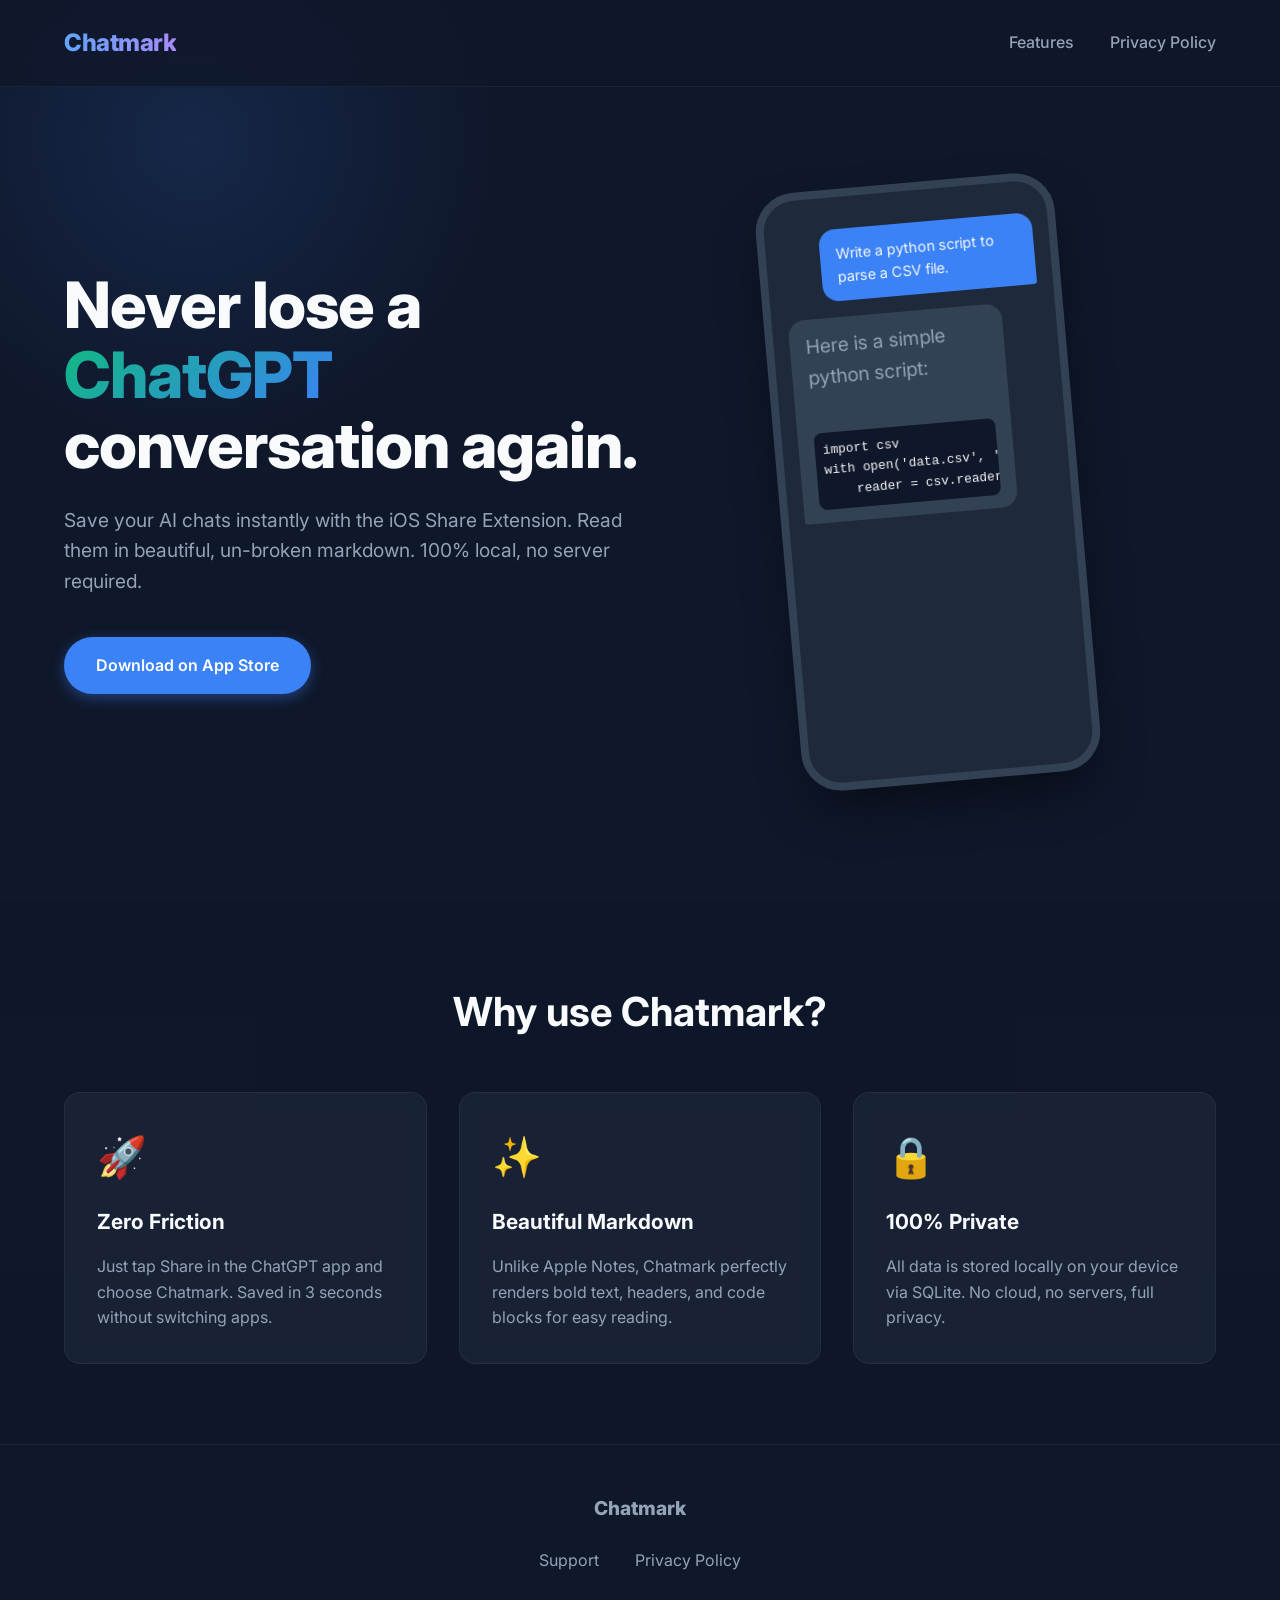
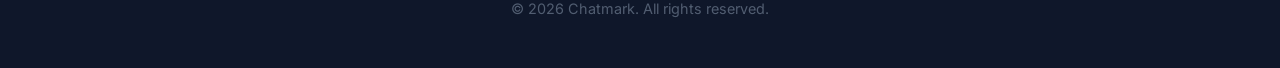
==== index.html @ bc75a1f5 "init" ====
<!DOCTYPE html>
<html lang="en">
<head>
    <meta charset="UTF-8">
    <meta name="viewport" content="width=device-width, initial-scale=1.0">
    <meta name="description" content="Chatmark - The best way to save and read your ChatGPT conversations on mobile.">
    <title>Chatmark | Save ChatGPT Conversations Instantly</title>
    <link rel="stylesheet" href="style.css">
    <link rel="preconnect" href="https://fonts.googleapis.com">
    <link rel="preconnect" href="https://fonts.gstatic.com" crossorigin>
    <link href="https://fonts.googleapis.com/css2?family=Inter:wght@400;500;600;700;800&display=swap" rel="stylesheet">
</head>
<body>
    <nav class="navbar">
        <div class="logo">Chatmark</div>
        <div class="nav-links">
            <a href="#features">Features</a>
            <a href="privacy.html">Privacy Policy</a>
        </div>
    </nav>

    <main>
        <section class="hero">
            <div class="hero-content">
                <h1>Never lose a <span class="highlight">ChatGPT</span> conversation again.</h1>
                <p>Save your AI chats instantly with the iOS Share Extension. Read them in beautiful, un-broken markdown. 100% local, no server required.</p>
                <div class="cta-group">
                    <a href="#" class="btn btn-primary">Download on App Store</a>
                </div>
            </div>
            <div class="hero-visual">
                <div class="phone-mockup">
                    <div class="screen">
                        <div class="chat-bubble user">Write a python script to parse a CSV file.</div>
                        <div class="chat-bubble ai">
                            <p>Here is a simple python script:</p>
                            <pre><code>import csv
with open('data.csv', 'r') as f:
    reader = csv.reader(f)</code></pre>
                        </div>
                        <div class="save-toast">✨ Saved to Chatmark</div>
                    </div>
                </div>
            </div>
        </section>

        <section id="features" class="features">
            <h2>Why use Chatmark?</h2>
            <div class="feature-grid">
                <div class="feature-card">
                    <div class="icon">🚀</div>
                    <h3>Zero Friction</h3>
                    <p>Just tap Share in the ChatGPT app and choose Chatmark. Saved in 3 seconds without switching apps.</p>
                </div>
                <div class="feature-card">
                    <div class="icon">✨</div>
                    <h3>Beautiful Markdown</h3>
                    <p>Unlike Apple Notes, Chatmark perfectly renders bold text, headers, and code blocks for easy reading.</p>
                </div>
                <div class="feature-card">
                    <div class="icon">🔒</div>
                    <h3>100% Private</h3>
                    <p>All data is stored locally on your device via SQLite. No cloud, no servers, full privacy.</p>
                </div>
            </div>
        </section>
    </main>

    <footer>
        <div class="footer-content">
            <div class="footer-logo">Chatmark</div>
            <div class="footer-links">
                <a href="mailto:support@chatmark.app">Support</a>
                <a href="privacy.html">Privacy Policy</a>
            </div>
            <p>&copy; 2026 Chatmark. All rights reserved.</p>
        </div>
    </footer>
</body>
</html>
---- style.css ----
:root {
    --bg-color: #0f172a;
    --text-primary: #f8fafc;
    --text-secondary: #94a3b8;
    --accent: #3b82f6;
    --accent-hover: #2563eb;
    --card-bg: rgba(30, 41, 59, 0.7);
    --nav-bg: rgba(15, 23, 42, 0.8);
}

* {
    margin: 0;
    padding: 0;
    box-sizing: border-box;
}

body {
    font-family: 'Inter', -apple-system, BlinkMacSystemFont, "Segoe UI", Roboto, sans-serif;
    background-color: var(--bg-color);
    color: var(--text-primary);
    line-height: 1.6;
    -webkit-font-smoothing: antialiased;
}

/* Navbar */
.navbar {
    display: flex;
    justify-content: space-between;
    align-items: center;
    padding: 1.5rem 5%;
    position: fixed;
    top: 0;
    width: 100%;
    backdrop-filter: blur(10px);
    background-color: var(--nav-bg);
    z-index: 1000;
    border-bottom: 1px solid rgba(255, 255, 255, 0.05);
}

.logo a {
    font-size: 1.5rem;
    font-weight: 800;
    letter-spacing: -0.5px;
    background: linear-gradient(to right, #60a5fa, #a78bfa);
    -webkit-background-clip: text;
    -webkit-text-fill-color: transparent;
    text-decoration: none;
}

.logo:not(a) {
    font-size: 1.5rem;
    font-weight: 800;
    letter-spacing: -0.5px;
    background: linear-gradient(to right, #60a5fa, #a78bfa);
    -webkit-background-clip: text;
    -webkit-text-fill-color: transparent;
}


.nav-links a {
    color: var(--text-secondary);
    text-decoration: none;
    margin-left: 2rem;
    font-weight: 500;
    transition: color 0.3s ease;
}

.nav-links a:hover {
    color: var(--text-primary);
}

/* Hero Section */
.hero {
    display: flex;
    align-items: center;
    justify-content: space-between;
    min-height: 100vh;
    padding: 6rem 5% 2rem;
    position: relative;
    overflow: hidden;
}

.hero::before {
    content: '';
    position: absolute;
    top: -20%;
    left: -10%;
    width: 50vw;
    height: 50vw;
    background: radial-gradient(circle, rgba(59, 130, 246, 0.15) 0%, rgba(0, 0, 0, 0) 70%);
    z-index: -1;
}

.hero-content {
    flex: 1;
    max-width: 600px;
}

.hero h1 {
    font-size: 4rem;
    font-weight: 800;
    line-height: 1.1;
    margin-bottom: 1.5rem;
    letter-spacing: -1px;
}

.hero h1 .highlight {
    background: linear-gradient(135deg, #10b981 0%, #3b82f6 100%);
    -webkit-background-clip: text;
    -webkit-text-fill-color: transparent;
}

.hero p {
    font-size: 1.2rem;
    color: var(--text-secondary);
    margin-bottom: 2.5rem;
}

.btn {
    display: inline-block;
    padding: 1rem 2rem;
    border-radius: 99px;
    font-weight: 600;
    text-decoration: none;
    transition: all 0.3s ease;
}

.btn-primary {
    background-color: var(--accent);
    color: white;
    box-shadow: 0 4px 14px rgba(59, 130, 246, 0.4);
}

.btn-primary:hover {
    background-color: var(--accent-hover);
    transform: translateY(-2px);
    box-shadow: 0 6px 20px rgba(59, 130, 246, 0.6);
}

/* Mockup */
.hero-visual {
    flex: 1;
    display: flex;
    justify-content: center;
    position: relative;
}

.phone-mockup {
    width: 300px;
    height: 600px;
    background-color: #1e293b;
    border-radius: 40px;
    border: 8px solid #334155;
    position: relative;
    overflow: hidden;
    box-shadow: 0 25px 50px -12px rgba(0, 0, 0, 0.5);
    transform: rotate(-5deg);
    transition: transform 0.5s cubic-bezier(0.175, 0.885, 0.32, 1.275);
}

.phone-mockup:hover {
    transform: rotate(0deg) scale(1.05);
}

.screen {
    padding: 2rem 1rem;
    display: flex;
    flex-direction: column;
    gap: 1rem;
    height: 100%;
}

.chat-bubble {
    padding: 0.8rem 1rem;
    border-radius: 1rem;
    font-size: 0.9rem;
    max-width: 85%;
    animation: fadeInUp 0.5s ease forwards;
    opacity: 0;
}

.chat-bubble.user {
    background-color: #3b82f6;
    align-self: flex-end;
    border-bottom-right-radius: 0.2rem;
}

.chat-bubble.ai {
    background-color: #334155;
    align-self: flex-start;
    border-bottom-left-radius: 0.2rem;
    animation-delay: 0.5s;
}

.chat-bubble pre {
    background-color: #0f172a;
    padding: 0.5rem;
    border-radius: 0.5rem;
    margin-top: 0.5rem;
    font-size: 0.8rem;
    overflow-x: auto;
}

.save-toast {
    position: absolute;
    bottom: 2rem;
    left: 50%;
    transform: translateX(-50%);
    background: rgba(16, 185, 129, 0.9);
    padding: 0.5rem 1rem;
    border-radius: 2rem;
    font-size: 0.8rem;
    font-weight: 600;
    backdrop-filter: blur(5px);
    animation: toastSlideUp 0.5s ease forwards 1.5s;
    opacity: 0;
}

/* Features */
.features {
    padding: 5rem 5%;
    background-color: rgba(15, 23, 42, 0.5);
}

.features h2 {
    text-align: center;
    font-size: 2.5rem;
    margin-bottom: 3rem;
}

.feature-grid {
    display: grid;
    grid-template-columns: repeat(auto-fit, minmax(300px, 1fr));
    gap: 2rem;
}

.feature-card {
    background: var(--card-bg);
    border: 1px solid rgba(255, 255, 255, 0.05);
    padding: 2rem;
    border-radius: 1rem;
    backdrop-filter: blur(10px);
    transition: transform 0.3s ease, box-shadow 0.3s ease;
}

.feature-card:hover {
    transform: translateY(-5px);
    box-shadow: 0 10px 30px rgba(0, 0, 0, 0.3);
    border-color: rgba(59, 130, 246, 0.3);
}

.feature-card .icon {
    font-size: 2.5rem;
    margin-bottom: 1rem;
}

.feature-card h3 {
    margin-bottom: 1rem;
    font-size: 1.3rem;
}

.feature-card p {
    color: var(--text-secondary);
}

/* Document / Privacy Policy */
.page-content {
    padding: 8rem 5% 5rem;
    min-height: 80vh;
}

.document {
    max-width: 800px;
    margin: 0 auto;
    background: var(--card-bg);
    padding: 3rem;
    border-radius: 1rem;
    border: 1px solid rgba(255, 255, 255, 0.05);
}

.document h1 {
    font-size: 2.5rem;
    margin-bottom: 0.5rem;
    background: linear-gradient(to right, #f8fafc, #94a3b8);
    -webkit-background-clip: text;
    -webkit-text-fill-color: transparent;
}

.last-updated {
    color: var(--text-secondary);
    margin-bottom: 3rem;
    font-size: 0.9rem;
}

.document section {
    margin-bottom: 2.5rem;
}

.document h2 {
    font-size: 1.5rem;
    margin-bottom: 1rem;
    color: var(--accent);
}

.document p {
    color: #cbd5e1;
    margin-bottom: 1rem;
}

.document strong {
    color: var(--text-primary);
}

.document a {
    color: var(--accent);
    text-decoration: none;
}

.document a:hover {
    text-decoration: underline;
}

/* Footer */
footer {
    padding: 3rem 5%;
    border-top: 1px solid rgba(255, 255, 255, 0.05);
    text-align: center;
}

.footer-content {
    display: flex;
    flex-direction: column;
    align-items: center;
    gap: 1.5rem;
}

.footer-logo {
    font-weight: 800;
    font-size: 1.2rem;
    color: var(--text-secondary);
}

.footer-links a {
    color: var(--text-secondary);
    text-decoration: none;
    margin: 0 1rem;
    transition: color 0.3s ease;
}

.footer-links a:hover {
    color: var(--text-primary);
}

footer p {
    color: rgba(148, 163, 184, 0.5);
    font-size: 0.9rem;
}

/* Animations */
@keyframes fadeInUp {
    from {
        opacity: 0;
        transform: translateY(20px);
    }

    to {
        opacity: 1;
        transform: translateY(0);
    }
}

@keyframes toastSlideUp {
    0% {
        opacity: 0;
        transform: translate(-50%, 20px);
    }

    10% {
        opacity: 1;
        transform: translate(-50%, 0);
    }

    90% {
        opacity: 1;
        transform: translate(-50%, 0);
    }

    100% {
        opacity: 0;
        transform: translate(-50%, -20px);
    }
}

/* Responsive */
@media (max-width: 768px) {
    .hero {
        flex-direction: column;
        text-align: center;
        padding-top: 8rem;
    }

    .hero h1 {
        font-size: 3rem;
    }

    .hero-visual {
        margin-top: 4rem;
    }

    .document {
        padding: 2rem 1.5rem;
    }
}
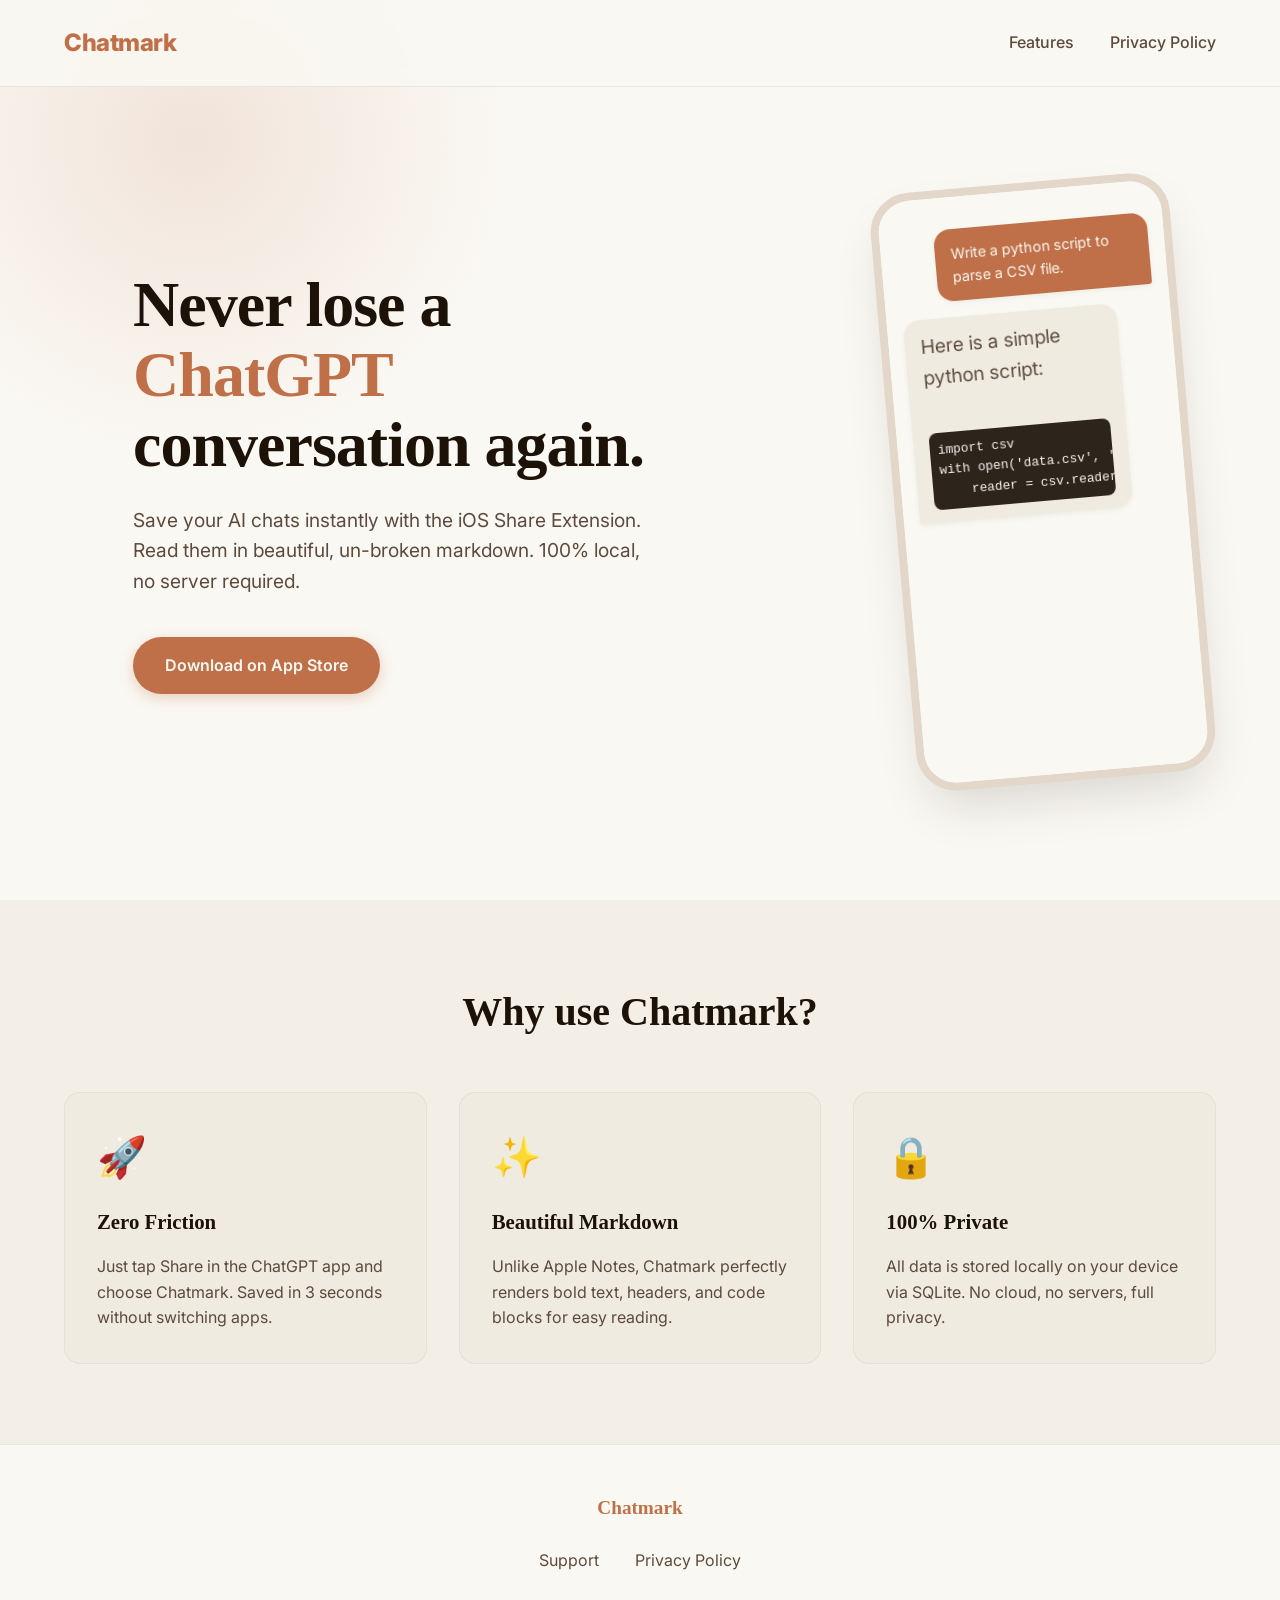
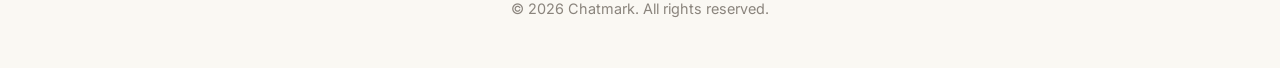
==== commit e7251355: "Update index.html" ====
--- a/index.html
+++ b/index.html
@@ -1,5 +1,6 @@
 <!DOCTYPE html>
 <html lang="en">
+
 <head>
     <meta charset="UTF-8">
     <meta name="viewport" content="width=device-width, initial-scale=1.0">
@@ -10,6 +11,7 @@
     <link rel="preconnect" href="https://fonts.gstatic.com" crossorigin>
     <link href="https://fonts.googleapis.com/css2?family=Inter:wght@400;500;600;700;800&display=swap" rel="stylesheet">
 </head>
+
 <body>
     <nav class="navbar">
         <div class="logo">Chatmark</div>
@@ -23,9 +25,10 @@
         <section class="hero">
             <div class="hero-content">
                 <h1>Never lose a <span class="highlight">ChatGPT</span> conversation again.</h1>
-                <p>Save your AI chats instantly with the iOS Share Extension. Read them in beautiful, un-broken markdown. 100% local, no server required.</p>
+                <p>Save your AI chats instantly with the iOS Share Extension. Read them in beautiful, un-broken
+                    markdown. 100% local, no server required.</p>
                 <div class="cta-group">
-                    <a href="#" class="btn btn-primary">Download on App Store</a>
+                    <a href="https://apps.apple.com/app/chatmark/id6768804618" class="btn btn-primary">Download on App Store</a>
                 </div>
             </div>
             <div class="hero-visual">
@@ -50,12 +53,14 @@
                 <div class="feature-card">
                     <div class="icon">🚀</div>
                     <h3>Zero Friction</h3>
-                    <p>Just tap Share in the ChatGPT app and choose Chatmark. Saved in 3 seconds without switching apps.</p>
+                    <p>Just tap Share in the ChatGPT app and choose Chatmark. Saved in 3 seconds without switching apps.
+                    </p>
                 </div>
                 <div class="feature-card">
                     <div class="icon">✨</div>
                     <h3>Beautiful Markdown</h3>
-                    <p>Unlike Apple Notes, Chatmark perfectly renders bold text, headers, and code blocks for easy reading.</p>
+                    <p>Unlike Apple Notes, Chatmark perfectly renders bold text, headers, and code blocks for easy
+                        reading.</p>
                 </div>
                 <div class="feature-card">
                     <div class="icon">🔒</div>
@@ -70,11 +75,12 @@
         <div class="footer-content">
             <div class="footer-logo">Chatmark</div>
             <div class="footer-links">
-                <a href="mailto:support@chatmark.app">Support</a>
+                <a href="mailto:chatmark.app@outlook.com">Support</a>
                 <a href="privacy.html">Privacy Policy</a>
             </div>
             <p>&copy; 2026 Chatmark. All rights reserved.</p>
         </div>
     </footer>
 </body>
-</html>
+
+</html>
--- a/style.css
+++ b/style.css
@@ -1,11 +1,11 @@
 :root {
-    --bg-color: #0f172a;
-    --text-primary: #f8fafc;
-    --text-secondary: #94a3b8;
-    --accent: #3b82f6;
-    --accent-hover: #2563eb;
-    --card-bg: rgba(30, 41, 59, 0.7);
-    --nav-bg: rgba(15, 23, 42, 0.8);
+    --bg-color: #FAF8F3;
+    --text-primary: #1C1208;
+    --text-secondary: #5C4A3D;
+    --accent: #C07048;
+    --accent-hover: #A35A35;
+    --card-bg: #F0EBE1;
+    --nav-bg: rgba(250, 248, 243, 0.85);
 }
 
 * {
@@ -15,7 +15,7 @@
 }
 
 body {
-    font-family: 'Inter', -apple-system, BlinkMacSystemFont, "Segoe UI", Roboto, sans-serif;
+    font-family: 'Inter', -apple-system, BlinkMacSystemFont, "Segoe UI", Roboto, serif;
     background-color: var(--bg-color);
     color: var(--text-primary);
     line-height: 1.6;
@@ -34,16 +34,14 @@
     backdrop-filter: blur(10px);
     background-color: var(--nav-bg);
     z-index: 1000;
-    border-bottom: 1px solid rgba(255, 255, 255, 0.05);
+    border-bottom: 1px solid rgba(28, 18, 8, 0.08);
 }
 
 .logo a {
     font-size: 1.5rem;
     font-weight: 800;
     letter-spacing: -0.5px;
-    background: linear-gradient(to right, #60a5fa, #a78bfa);
-    -webkit-background-clip: text;
-    -webkit-text-fill-color: transparent;
+    color: var(--accent);
     text-decoration: none;
 }
 
@@ -51,11 +49,8 @@
     font-size: 1.5rem;
     font-weight: 800;
     letter-spacing: -0.5px;
-    background: linear-gradient(to right, #60a5fa, #a78bfa);
-    -webkit-background-clip: text;
-    -webkit-text-fill-color: transparent;
-}
-
+    color: var(--accent);
+}
 
 .nav-links a {
     color: var(--text-secondary);
@@ -66,7 +61,7 @@
 }
 
 .nav-links a:hover {
-    color: var(--text-primary);
+    color: var(--accent);
 }
 
 /* Hero Section */
@@ -87,27 +82,28 @@
     left: -10%;
     width: 50vw;
     height: 50vw;
-    background: radial-gradient(circle, rgba(59, 130, 246, 0.15) 0%, rgba(0, 0, 0, 0) 70%);
+    background: radial-gradient(circle, rgba(192, 112, 72, 0.15) 0%, rgba(250, 248, 243, 0) 70%);
     z-index: -1;
 }
 
 .hero-content {
     flex: 1;
     max-width: 600px;
+    margin-left: 6%;
 }
 
 .hero h1 {
+    font-family: 'Georgia', serif;
     font-size: 4rem;
     font-weight: 800;
     line-height: 1.1;
     margin-bottom: 1.5rem;
     letter-spacing: -1px;
+    color: var(--text-primary);
 }
 
 .hero h1 .highlight {
-    background: linear-gradient(135deg, #10b981 0%, #3b82f6 100%);
-    -webkit-background-clip: text;
-    -webkit-text-fill-color: transparent;
+    color: var(--accent);
 }
 
 .hero p {
@@ -127,33 +123,34 @@
 
 .btn-primary {
     background-color: var(--accent);
-    color: white;
-    box-shadow: 0 4px 14px rgba(59, 130, 246, 0.4);
+    color: #FAF8F3;
+    box-shadow: 0 4px 14px rgba(192, 112, 72, 0.3);
 }
 
 .btn-primary:hover {
     background-color: var(--accent-hover);
     transform: translateY(-2px);
-    box-shadow: 0 6px 20px rgba(59, 130, 246, 0.6);
+    box-shadow: 0 6px 20px rgba(192, 112, 72, 0.5);
 }
 
 /* Mockup */
 .hero-visual {
     flex: 1;
     display: flex;
-    justify-content: center;
+    justify-content: flex-end;
+    padding-right: 2%;
     position: relative;
 }
 
 .phone-mockup {
     width: 300px;
     height: 600px;
-    background-color: #1e293b;
+    background-color: var(--bg-color);
     border-radius: 40px;
-    border: 8px solid #334155;
+    border: 8px solid #E2D7C8;
     position: relative;
     overflow: hidden;
-    box-shadow: 0 25px 50px -12px rgba(0, 0, 0, 0.5);
+    box-shadow: 0 25px 50px -12px rgba(28, 18, 8, 0.15);
     transform: rotate(-5deg);
     transition: transform 0.5s cubic-bezier(0.175, 0.885, 0.32, 1.275);
 }
@@ -168,6 +165,7 @@
     flex-direction: column;
     gap: 1rem;
     height: 100%;
+    background-color: var(--bg-color);
 }
 
 .chat-bubble {
@@ -177,23 +175,27 @@
     max-width: 85%;
     animation: fadeInUp 0.5s ease forwards;
     opacity: 0;
+    box-shadow: 0 2px 5px rgba(28, 18, 8, 0.05);
 }
 
 .chat-bubble.user {
-    background-color: #3b82f6;
+    background-color: var(--accent);
+    color: #FAF8F3;
     align-self: flex-end;
     border-bottom-right-radius: 0.2rem;
 }
 
 .chat-bubble.ai {
-    background-color: #334155;
+    background-color: var(--card-bg);
+    color: var(--text-primary);
     align-self: flex-start;
     border-bottom-left-radius: 0.2rem;
     animation-delay: 0.5s;
 }
 
 .chat-bubble pre {
-    background-color: #0f172a;
+    background-color: #2D241C;
+    color: #FAF8F3;
     padding: 0.5rem;
     border-radius: 0.5rem;
     margin-top: 0.5rem;
@@ -206,7 +208,8 @@
     bottom: 2rem;
     left: 50%;
     transform: translateX(-50%);
-    background: rgba(16, 185, 129, 0.9);
+    background: rgba(192, 112, 72, 0.95);
+    color: #FAF8F3;
     padding: 0.5rem 1rem;
     border-radius: 2rem;
     font-size: 0.8rem;
@@ -214,18 +217,21 @@
     backdrop-filter: blur(5px);
     animation: toastSlideUp 0.5s ease forwards 1.5s;
     opacity: 0;
+    box-shadow: 0 4px 12px rgba(192, 112, 72, 0.3);
 }
 
 /* Features */
 .features {
     padding: 5rem 5%;
-    background-color: rgba(15, 23, 42, 0.5);
+    background-color: #F4EFE6;
 }
 
 .features h2 {
+    font-family: 'Georgia', serif;
     text-align: center;
     font-size: 2.5rem;
     margin-bottom: 3rem;
+    color: var(--text-primary);
 }
 
 .feature-grid {
@@ -236,17 +242,16 @@
 
 .feature-card {
     background: var(--card-bg);
-    border: 1px solid rgba(255, 255, 255, 0.05);
+    border: 1px solid rgba(28, 18, 8, 0.05);
     padding: 2rem;
     border-radius: 1rem;
-    backdrop-filter: blur(10px);
     transition: transform 0.3s ease, box-shadow 0.3s ease;
 }
 
 .feature-card:hover {
     transform: translateY(-5px);
-    box-shadow: 0 10px 30px rgba(0, 0, 0, 0.3);
-    border-color: rgba(59, 130, 246, 0.3);
+    box-shadow: 0 10px 30px rgba(28, 18, 8, 0.08);
+    border-color: rgba(192, 112, 72, 0.3);
 }
 
 .feature-card .icon {
@@ -255,8 +260,10 @@
 }
 
 .feature-card h3 {
+    font-family: 'Georgia', serif;
     margin-bottom: 1rem;
     font-size: 1.3rem;
+    color: var(--text-primary);
 }
 
 .feature-card p {
@@ -275,15 +282,15 @@
     background: var(--card-bg);
     padding: 3rem;
     border-radius: 1rem;
-    border: 1px solid rgba(255, 255, 255, 0.05);
+    border: 1px solid rgba(28, 18, 8, 0.08);
+    box-shadow: 0 4px 20px rgba(28, 18, 8, 0.03);
 }
 
 .document h1 {
+    font-family: 'Georgia', serif;
     font-size: 2.5rem;
     margin-bottom: 0.5rem;
-    background: linear-gradient(to right, #f8fafc, #94a3b8);
-    -webkit-background-clip: text;
-    -webkit-text-fill-color: transparent;
+    color: var(--text-primary);
 }
 
 .last-updated {
@@ -297,13 +304,14 @@
 }
 
 .document h2 {
+    font-family: 'Georgia', serif;
     font-size: 1.5rem;
     margin-bottom: 1rem;
     color: var(--accent);
 }
 
 .document p {
-    color: #cbd5e1;
+    color: var(--text-secondary);
     margin-bottom: 1rem;
 }
 
@@ -323,8 +331,9 @@
 /* Footer */
 footer {
     padding: 3rem 5%;
-    border-top: 1px solid rgba(255, 255, 255, 0.05);
+    border-top: 1px solid rgba(28, 18, 8, 0.08);
     text-align: center;
+    background-color: var(--bg-color);
 }
 
 .footer-content {
@@ -335,9 +344,10 @@
 }
 
 .footer-logo {
+    font-family: 'Georgia', serif;
     font-weight: 800;
     font-size: 1.2rem;
-    color: var(--text-secondary);
+    color: var(--accent);
 }
 
 .footer-links a {
@@ -348,11 +358,11 @@
 }
 
 .footer-links a:hover {
-    color: var(--text-primary);
+    color: var(--accent);
 }
 
 footer p {
-    color: rgba(148, 163, 184, 0.5);
+    color: rgba(28, 18, 8, 0.5);
     font-size: 0.9rem;
 }
 
@@ -405,6 +415,12 @@
 
     .hero-visual {
         margin-top: 4rem;
+        justify-content: center;
+        padding-right: 0;
+    }
+
+    .hero-content {
+        margin-left: 0;
     }
 
     .document {
